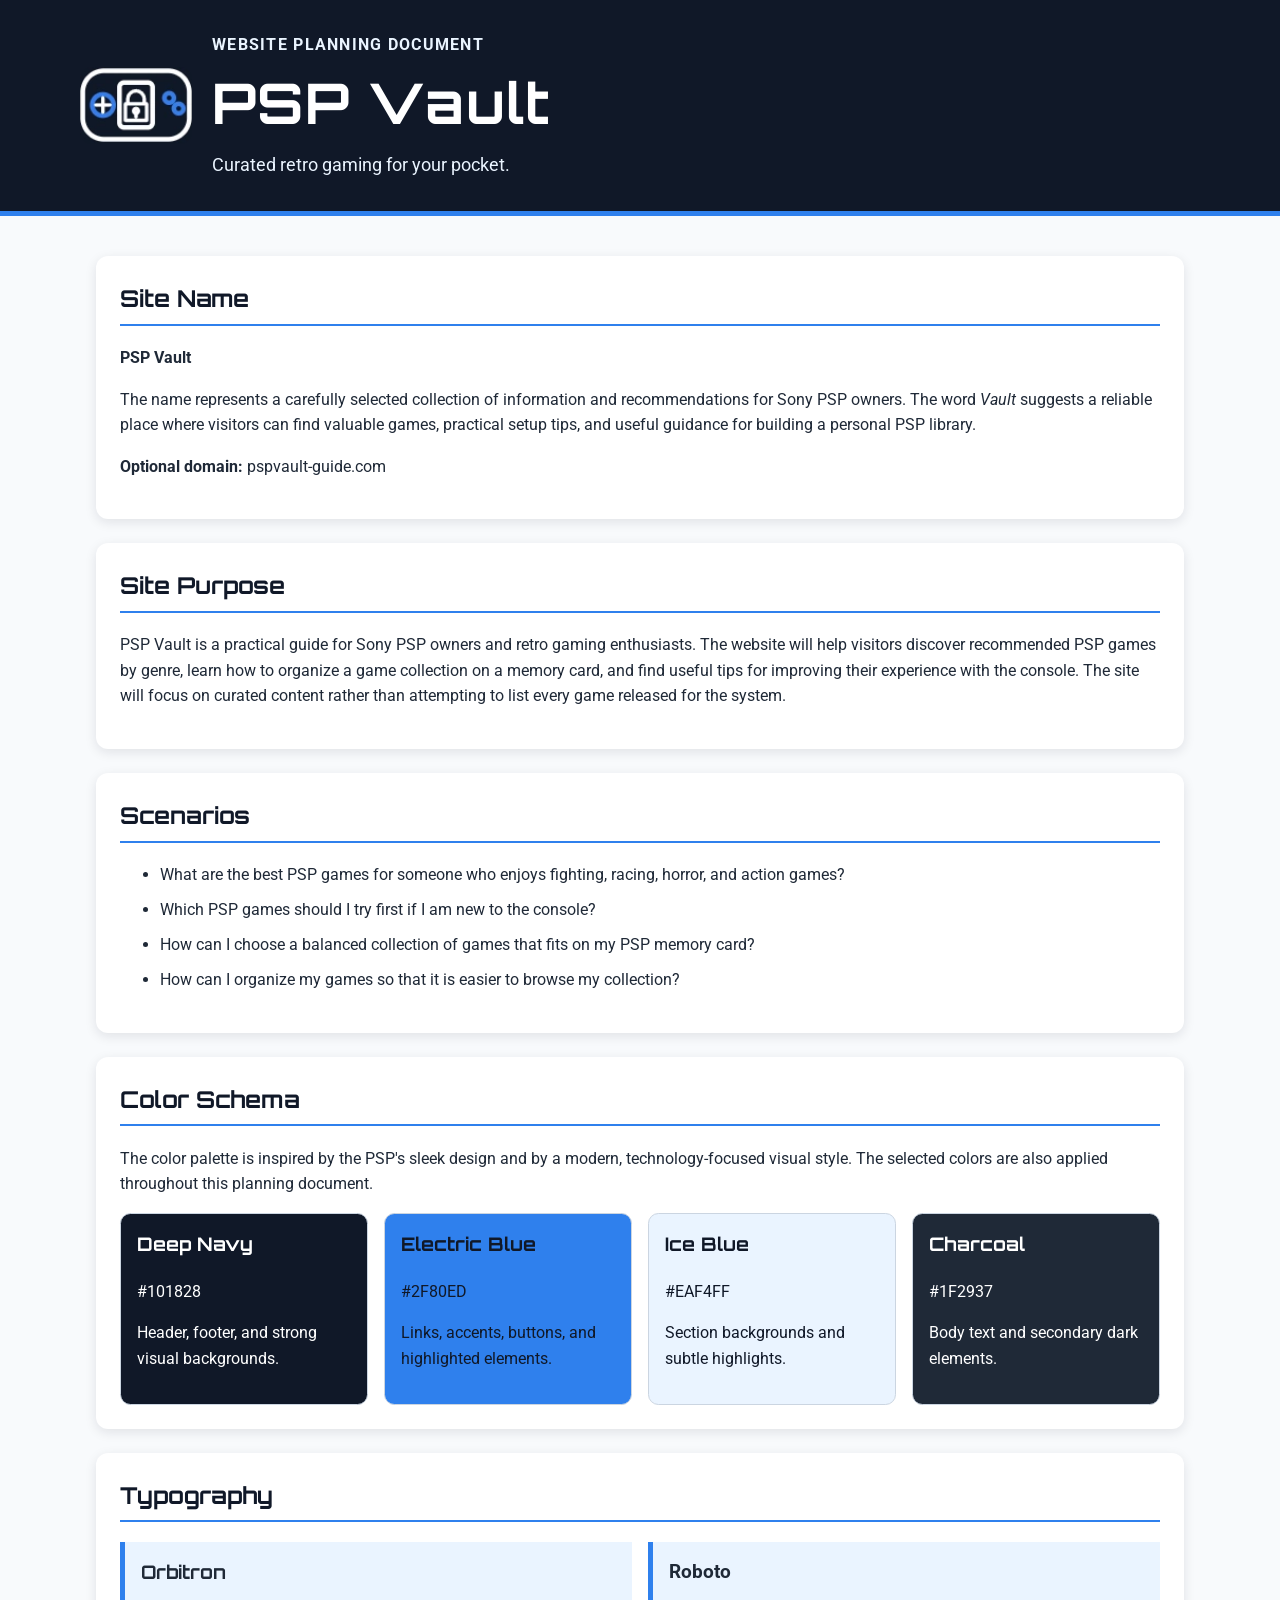
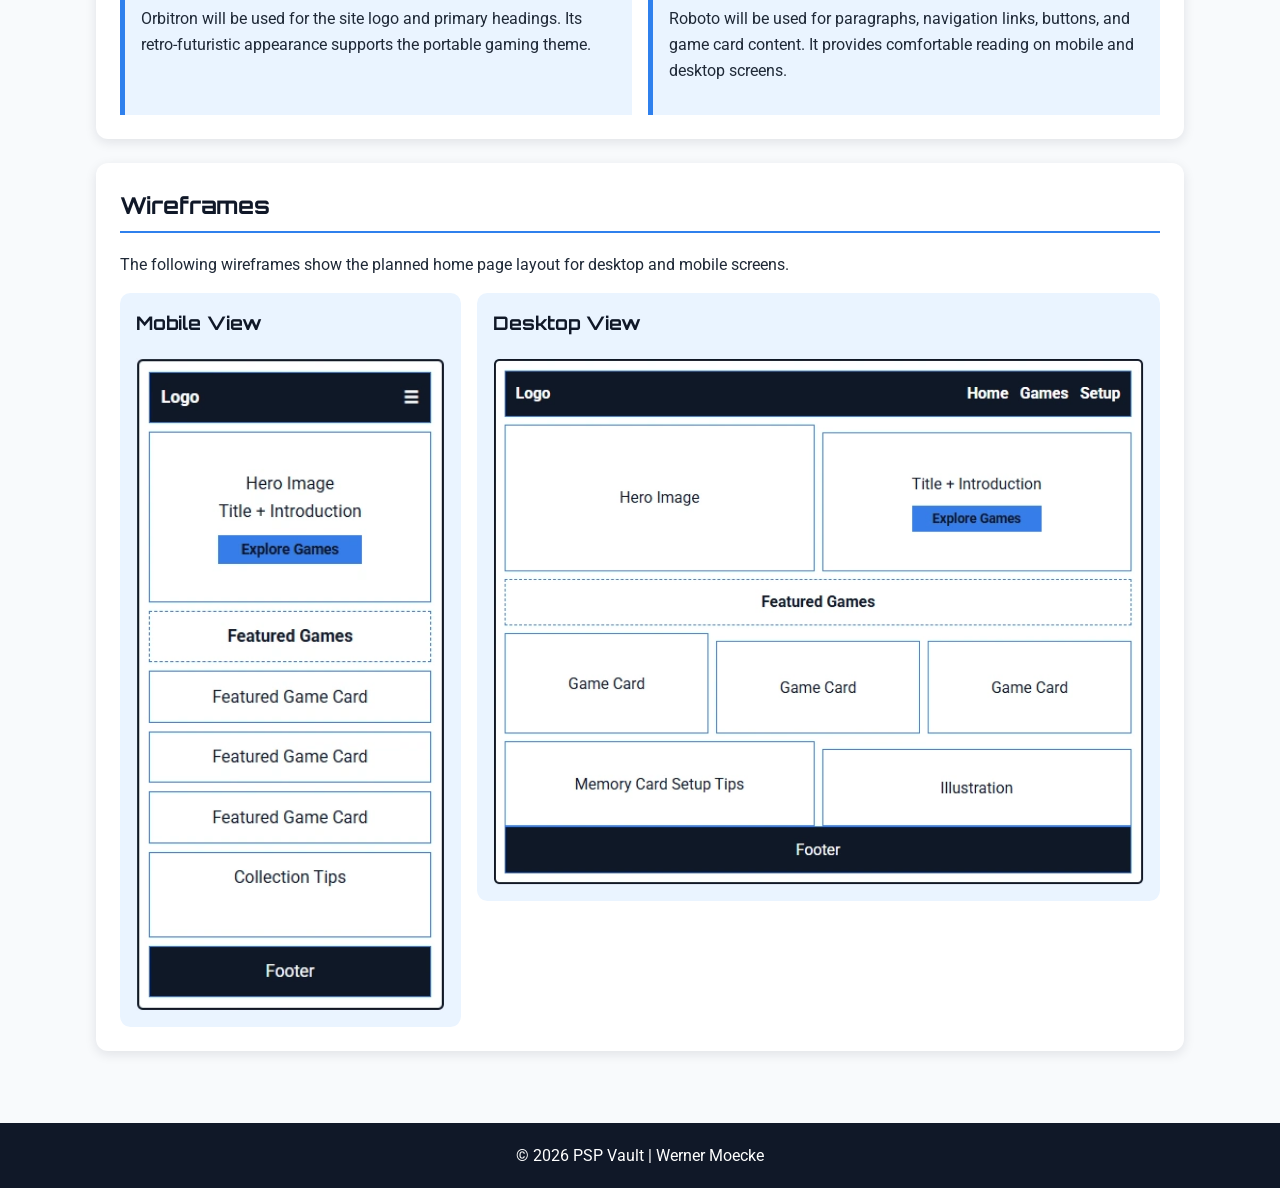
==== project/siteplan.html @ 71d8bc6c "Add PSP Vault website planning document" ====
<!DOCTYPE html>
<html lang="en">
<head>
    <meta charset="UTF-8">
    <meta name="viewport" content="width=device-width, initial-scale=1.0">
    <meta name="description" content="Website planning document for PSP Vault, a curated guide for Sony PSP owners and retro gaming enthusiasts.">
    <meta name="author" content="Werner Moecke">
    <title>PSP Vault | Website Planning Document</title>
    <link rel="preconnect" href="https://fonts.googleapis.com">
    <link rel="preconnect" href="https://fonts.gstatic.com" crossorigin>
    <link href="https://fonts.googleapis.com/css2?family=Orbitron:wght@500;700&family=Roboto:wght@400;500;700&display=swap" rel="stylesheet">
    <link rel="stylesheet" href="styles/siteplan.css">
</head>
<body>
    <header>
        <div class="brand">
            <img
                class="logo"
                src="images/logo.webp"
                alt="PSP Vault logo featuring a portable game console and a padlock"
            >
            <div>
                <p class="eyebrow">Website Planning Document</p>
                <h1>PSP Vault</h1>
                <p class="tagline">Curated retro gaming for your pocket.</p>
            </div>
        </div>
    </header>

    <main>
        <section aria-labelledby="site-name">
            <h2 id="site-name">Site Name</h2>
            <p><strong>PSP Vault</strong></p>
            <p>
                The name represents a carefully selected collection of information and recommendations
                for Sony PSP owners. The word <em>Vault</em> suggests a reliable place where visitors can
                find valuable games, practical setup tips, and useful guidance for building a personal
                PSP library.
            </p>
            <p><strong>Optional domain:</strong> pspvault-guide.com</p>
        </section>

        <section aria-labelledby="site-purpose">
            <h2 id="site-purpose">Site Purpose</h2>
            <p>
                PSP Vault is a practical guide for Sony PSP owners and retro gaming enthusiasts.
                The website will help visitors discover recommended PSP games by genre, learn how
                to organize a game collection on a memory card, and find useful tips for improving
                their experience with the console. The site will focus on curated content rather
                than attempting to list every game released for the system.
            </p>
        </section>

        <section aria-labelledby="scenarios">
            <h2 id="scenarios">Scenarios</h2>
            <ul>
                <li>What are the best PSP games for someone who enjoys fighting, racing, horror, and action games?</li>
                <li>Which PSP games should I try first if I am new to the console?</li>
                <li>How can I choose a balanced collection of games that fits on my PSP memory card?</li>
                <li>How can I organize my games so that it is easier to browse my collection?</li>
            </ul>
        </section>

        <section aria-labelledby="color-schema">
            <h2 id="color-schema">Color Schema</h2>
            <p>
                The color palette is inspired by the PSP's sleek design and by a modern,
                technology-focused visual style. The selected colors are also applied throughout
                this planning document.
            </p>
            <div class="palette">
                <article class="swatch navy">
                    <h3>Deep Navy</h3>
                    <p>#101828</p>
                    <p>Header, footer, and strong visual backgrounds.</p>
                </article>
                <article class="swatch blue">
                    <h3>Electric Blue</h3>
                    <p>#2F80ED</p>
                    <p>Links, accents, buttons, and highlighted elements.</p>
                </article>
                <article class="swatch ice">
                    <h3>Ice Blue</h3>
                    <p>#EAF4FF</p>
                    <p>Section backgrounds and subtle highlights.</p>
                </article>
                <article class="swatch charcoal">
                    <h3>Charcoal</h3>
                    <p>#1F2937</p>
                    <p>Body text and secondary dark elements.</p>
                </article>
            </div>
        </section>

        <section aria-labelledby="typography">
            <h2 id="typography">Typography</h2>
            <div class="typography-grid">
                <article>
                    <h3 class="orbitron-sample">Orbitron</h3>
                    <p>
                        Orbitron will be used for the site logo and primary headings. Its
                        retro-futuristic appearance supports the portable gaming theme.
                    </p>
                </article>
                <article>
                    <h3 class="roboto-sample">Roboto</h3>
                    <p>
                        Roboto will be used for paragraphs, navigation links, buttons, and game
                        card content. It provides comfortable reading on mobile and desktop screens.
                    </p>
                </article>
            </div>
        </section>

        <section aria-labelledby="wireframes">
            <h2 id="wireframes">Wireframes</h2>
            <p>
                The following wireframes show the planned home page layout for desktop
                and mobile screens.
            </p>

            <div class="wireframes">
                <article class="wireframe-panel">
                    <h3>Mobile View</h3>
                    <img
                        src="images/mobile-view.webp"
                        alt="Mobile wireframe for the PSP Vault home page"
                        loading="lazy"
                    >
                </article>

                <article class="wireframe-panel">
                    <h3>Desktop View</h3>
                    <img
                        src="images/desktop-view.webp"
                        alt="Desktop wireframe for the PSP Vault home page"
                        loading="lazy"
                    >
                </article>
            </div>
        </section>
    </main>

    <footer>
        <p>&copy; 2026 PSP Vault | Werner Moecke</p>
    </footer>
</body>
</html>
---- project/styles/siteplan.css ----
/* PSP Vault Website Planning Document */

:root {
    --deep-navy: #101828;
    --electric-blue: #2f80ed;
    --ice-blue: #eaf4ff;
    --charcoal: #1f2937;
    --white: #ffffff;
    --light-gray: #f8fafc;
    --border-gray: #cbd5e1;
}

* {
    box-sizing: border-box;
}

body {
    margin: 0;
    background-color: var(--light-gray);
    color: var(--charcoal);
    font-family: "Roboto", Arial, sans-serif;
    font-size: 1rem;
    line-height: 1.6;
}

header,
footer {
    background-color: var(--deep-navy);
    color: var(--white);
}

header {
    padding: 2rem 1rem;
    border-bottom: 0.35rem solid var(--electric-blue);
}

.brand {
    display: flex;
    max-width: 70rem;
    margin: 0 auto;
    align-items: center;
    gap: 1.25rem;
}

.logo {
    width: 7rem;
    height: auto;
    flex: 0 0 auto;
    border-radius: 0.75rem;
}

h1,
h2,
h3 {
    font-family: "Orbitron", Arial, sans-serif;
}

h1 {
    margin: 0;
    font-size: clamp(2rem, 6vw, 3.5rem);
    letter-spacing: 0.08rem;
}

h2 {
    margin-top: 0;
    color: var(--deep-navy);
    border-bottom: 0.18rem solid var(--electric-blue);
    padding-bottom: 0.4rem;
    font-size: 1.45rem;
}

h3 {
    margin-top: 0;
}

.eyebrow {
    margin: 0;
    color: var(--ice-blue);
    font-weight: 700;
    letter-spacing: 0.08rem;
    text-transform: uppercase;
}

.tagline {
    margin: 0.25rem 0 0;
    color: var(--ice-blue);
    font-size: 1.1rem;
}

main {
    max-width: 70rem;
    margin: 0 auto;
    padding: 1rem;
}

section {
    margin: 1.5rem 0;
    padding: 1.5rem;
    background-color: var(--white);
    border-radius: 0.75rem;
    box-shadow: 0 0.2rem 0.75rem rgb(16 24 40 / 10%);
}

li + li {
    margin-top: 0.6rem;
}

.palette,
.typography-grid,
.wireframes {
    display: grid;
    gap: 1rem;
}

.palette {
    grid-template-columns: repeat(auto-fit, minmax(13rem, 1fr));
}

.swatch {
    min-height: 12rem;
    padding: 1rem;
    border: 0.1rem solid var(--border-gray);
    border-radius: 0.65rem;
}

.swatch h3,
.swatch p {
    margin-top: 0;
}

.navy {
    background-color: var(--deep-navy);
    color: var(--white);
}

.blue {
    background-color: var(--electric-blue);
    color: var(--deep-navy);
}

.ice {
    background-color: var(--ice-blue);
    color: var(--deep-navy);
}

.charcoal {
    background-color: var(--charcoal);
    color: var(--white);
}

.typography-grid {
    grid-template-columns: repeat(auto-fit, minmax(17rem, 1fr));
}

.typography-grid article {
    padding: 1rem;
    border-left: 0.35rem solid var(--electric-blue);
    background-color: var(--ice-blue);
}

.orbitron-sample {
    font-family: "Orbitron", Arial, sans-serif;
}

.roboto-sample {
    font-family: "Roboto", Arial, sans-serif;
}

/* .wireframes {
    align-items: start;
    grid-template-columns: minmax(15rem, 20rem) minmax(20rem, 1fr);
} */

.wireframes {
    display: grid;
    grid-template-columns: 1fr;
    align-items: start;
    gap: 1rem;
}

/* .wireframe-panel {
    padding: 1rem;
    background-color: var(--ice-blue);
    border-radius: 0.65rem;
} */

.wireframe-panel {
    min-width: 0;
    padding: 1rem;
    background-color: var(--ice-blue);
    border-radius: 0.65rem;
}

.wireframe-panel h3 {
    color: var(--deep-navy);
}

.wireframe-panel img {
    display: block;
    width: 100%;
    max-width: 100%;
    height: auto;
    background-color: var(--white);
}

footer {
    margin-top: 2rem;
    padding: 1.25rem 1rem;
    text-align: center;
}

footer p {
    margin: 0;
}

@media (max-width: 47rem) {
    .brand {
        align-items: flex-start;
    }

    .logo {
        width: 5.5rem;
        height: auto;
    }

    section {
        padding: 1.1rem;
    }

    .wireframes {
        grid-template-columns: 1fr;
    }
}

@media (min-width: 48rem) {
    .wireframes {
        grid-template-columns: minmax(0, 1fr) minmax(0, 2fr);
    }
}
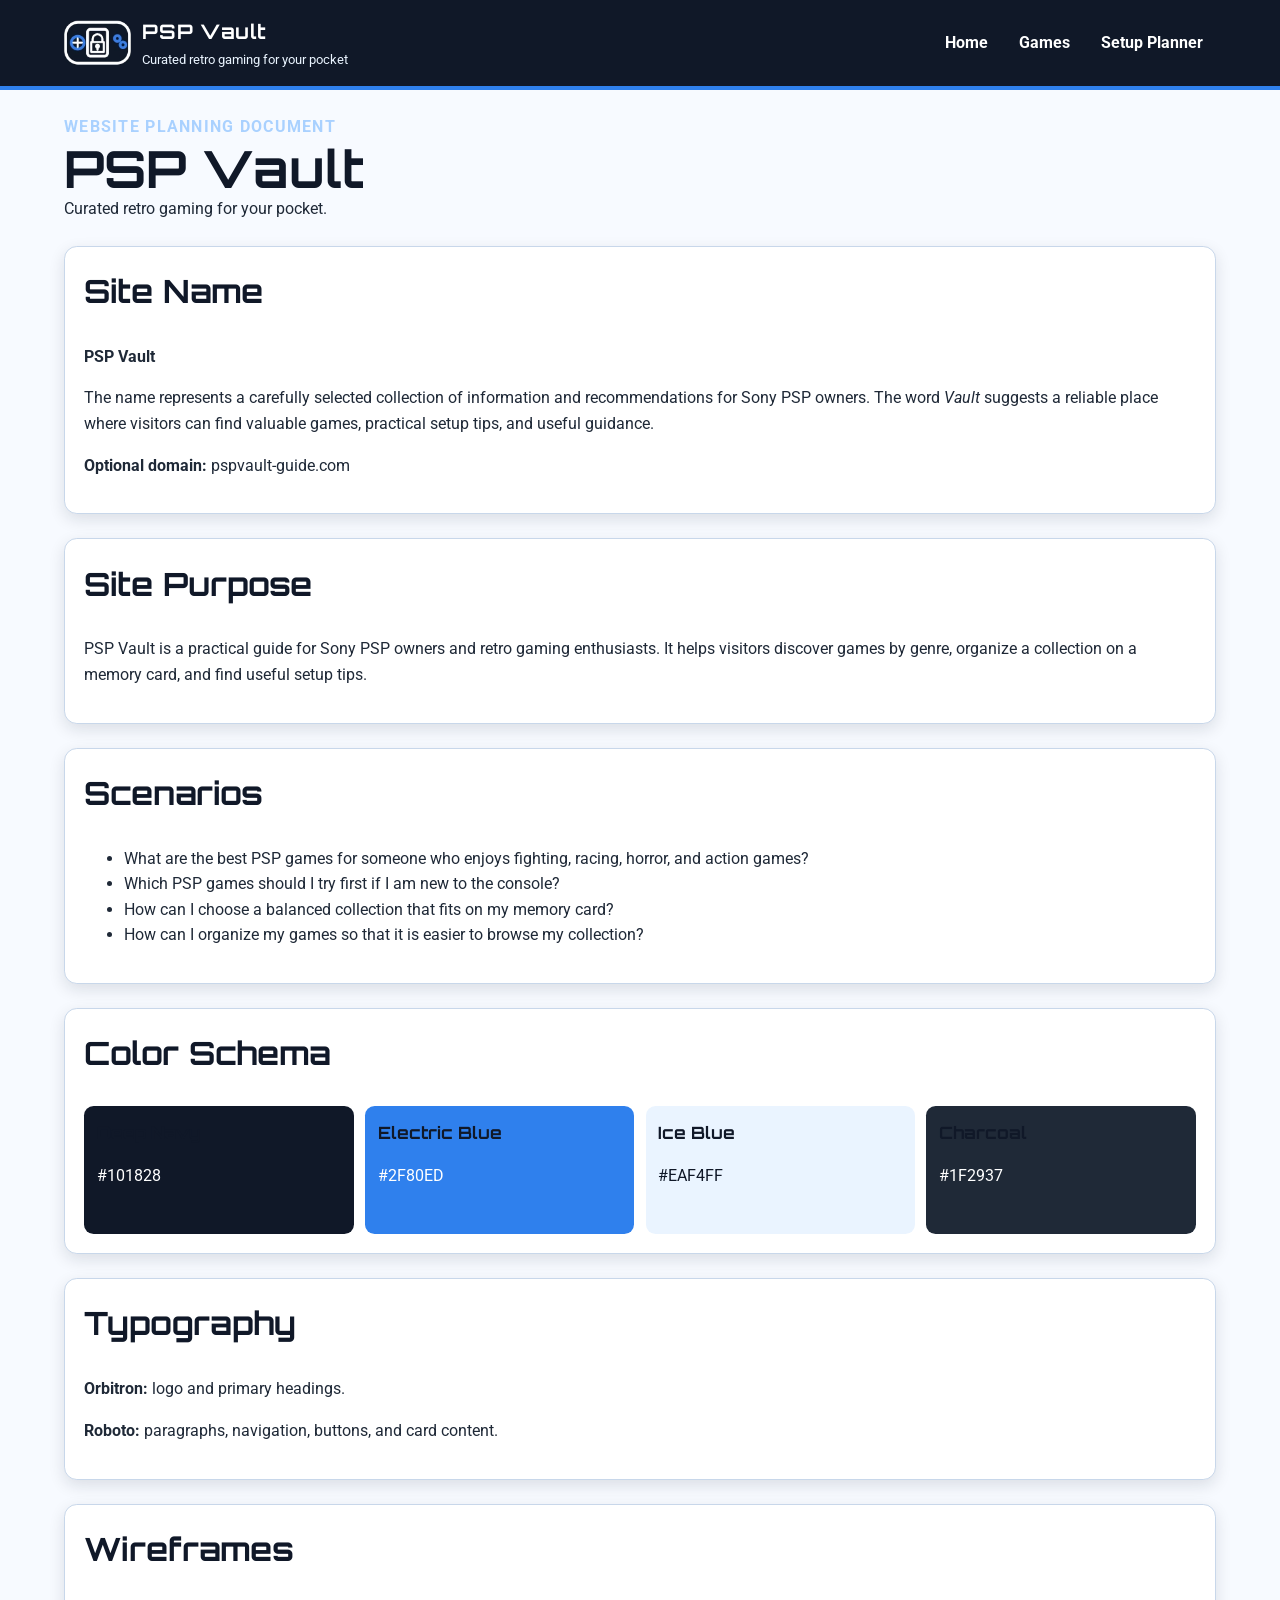
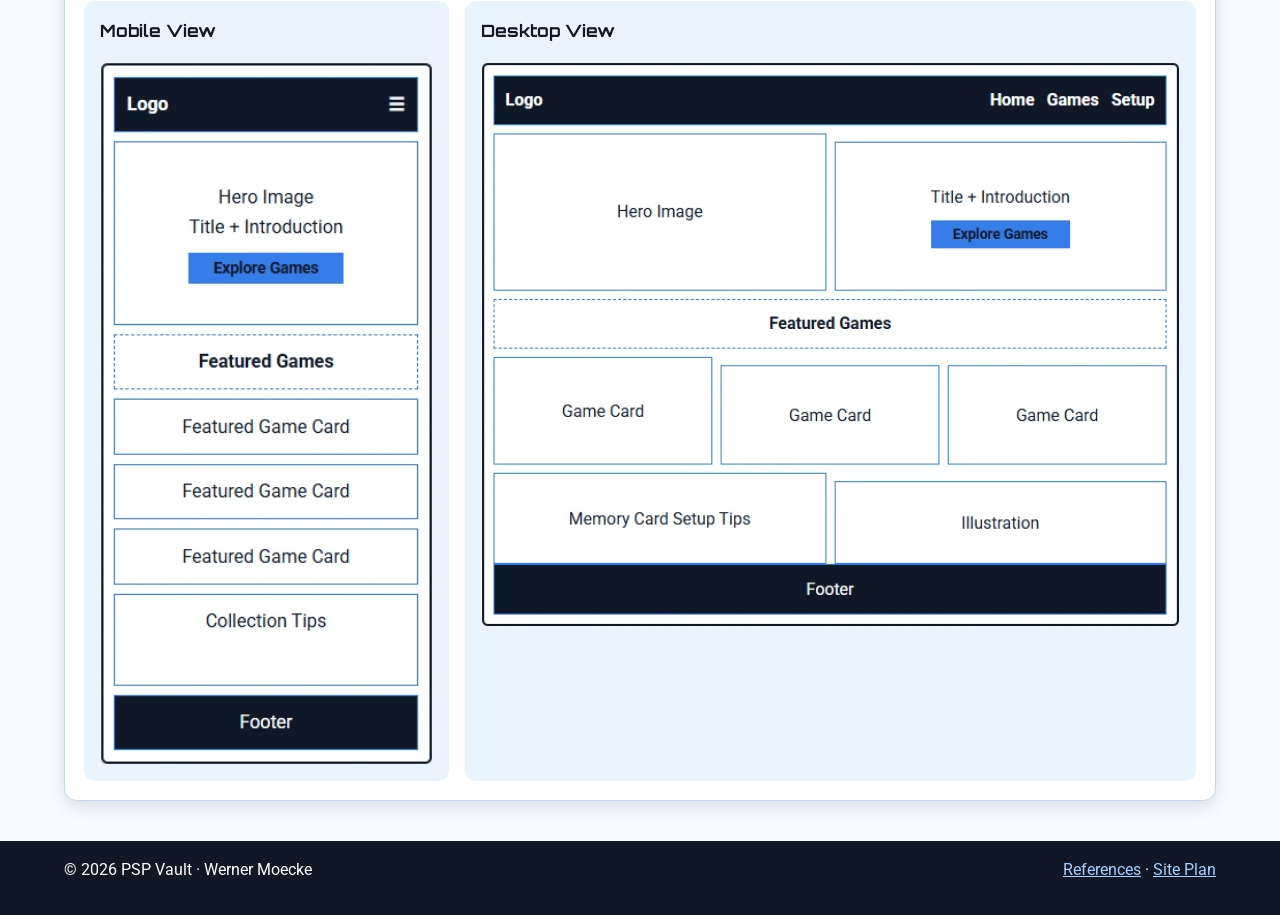
==== commit 9ec2ec2b: "Add PSP Vault final website project" ====
--- a/project/siteplan.html
+++ b/project/siteplan.html
@@ -3,146 +3,105 @@
 <head>
     <meta charset="UTF-8">
     <meta name="viewport" content="width=device-width, initial-scale=1.0">
-    <meta name="description" content="Website planning document for PSP Vault, a curated guide for Sony PSP owners and retro gaming enthusiasts.">
+    <meta name="description" content="Website planning document for PSP Vault.">
     <meta name="author" content="Werner Moecke">
-    <title>PSP Vault | Website Planning Document</title>
-    <link rel="preconnect" href="https://fonts.googleapis.com">
-    <link rel="preconnect" href="https://fonts.gstatic.com" crossorigin>
-    <link href="https://fonts.googleapis.com/css2?family=Orbitron:wght@500;700&family=Roboto:wght@400;500;700&display=swap" rel="stylesheet">
-    <link rel="stylesheet" href="styles/siteplan.css">
+    <title>Site Plan | PSP Vault</title>
+    <link rel="stylesheet" href="styles/styles.css">
+    <script src="scripts/main.js" defer></script>
+    
 </head>
 <body>
-    <header>
-        <div class="brand">
-            <img
-                class="logo"
-                src="images/logo.webp"
-                alt="PSP Vault logo featuring a portable game console and a padlock"
-            >
-            <div>
-                <p class="eyebrow">Website Planning Document</p>
-                <h1>PSP Vault</h1>
-                <p class="tagline">Curated retro gaming for your pocket.</p>
-            </div>
+    <header class="site-header">
+        <div class="header-inner">
+            <a class="brand-link" href="index.html">
+                <img src="images/logo.webp" alt="PSP Vault logo" width="112" height="74">
+                <span class="brand-text">
+                    <strong>PSP Vault</strong>
+                    <span>Curated retro gaming for your pocket</span>
+                </span>
+            </a>
+            <button id="menu-button" class="menu-button" type="button" aria-expanded="false" aria-controls="site-nav">Menu</button>
+            <nav id="site-nav" class="site-nav" aria-label="Main navigation">
+                <ul>
+                    <li><a href="index.html">Home</a></li>
+                    <li><a href="games.html">Games</a></li>
+                    <li><a href="setup.html">Setup Planner</a></li>
+                </ul>
+            </nav>
         </div>
     </header>
+    <main class="page-shell">
+        <div class="page-intro">
+            <p class="eyebrow">Website planning document</p>
+            <h1>PSP Vault</h1>
+            <p>Curated retro gaming for your pocket.</p>
+        </div>
 
-    <main>
-        <section aria-labelledby="site-name">
-            <h2 id="site-name">Site Name</h2>
+        <section class="siteplan-section">
+            <h2>Site Name</h2>
             <p><strong>PSP Vault</strong></p>
             <p>
                 The name represents a carefully selected collection of information and recommendations
                 for Sony PSP owners. The word <em>Vault</em> suggests a reliable place where visitors can
-                find valuable games, practical setup tips, and useful guidance for building a personal
-                PSP library.
+                find valuable games, practical setup tips, and useful guidance.
             </p>
             <p><strong>Optional domain:</strong> pspvault-guide.com</p>
         </section>
 
-        <section aria-labelledby="site-purpose">
-            <h2 id="site-purpose">Site Purpose</h2>
+        <section class="siteplan-section">
+            <h2>Site Purpose</h2>
             <p>
                 PSP Vault is a practical guide for Sony PSP owners and retro gaming enthusiasts.
-                The website will help visitors discover recommended PSP games by genre, learn how
-                to organize a game collection on a memory card, and find useful tips for improving
-                their experience with the console. The site will focus on curated content rather
-                than attempting to list every game released for the system.
+                It helps visitors discover games by genre, organize a collection on a memory card,
+                and find useful setup tips.
             </p>
         </section>
 
-        <section aria-labelledby="scenarios">
-            <h2 id="scenarios">Scenarios</h2>
+        <section class="siteplan-section">
+            <h2>Scenarios</h2>
             <ul>
                 <li>What are the best PSP games for someone who enjoys fighting, racing, horror, and action games?</li>
                 <li>Which PSP games should I try first if I am new to the console?</li>
-                <li>How can I choose a balanced collection of games that fits on my PSP memory card?</li>
+                <li>How can I choose a balanced collection that fits on my memory card?</li>
                 <li>How can I organize my games so that it is easier to browse my collection?</li>
             </ul>
         </section>
 
-        <section aria-labelledby="color-schema">
-            <h2 id="color-schema">Color Schema</h2>
-            <p>
-                The color palette is inspired by the PSP's sleek design and by a modern,
-                technology-focused visual style. The selected colors are also applied throughout
-                this planning document.
-            </p>
+        <section class="siteplan-section">
+            <h2>Color Schema</h2>
             <div class="palette">
-                <article class="swatch navy">
-                    <h3>Deep Navy</h3>
-                    <p>#101828</p>
-                    <p>Header, footer, and strong visual backgrounds.</p>
-                </article>
-                <article class="swatch blue">
-                    <h3>Electric Blue</h3>
-                    <p>#2F80ED</p>
-                    <p>Links, accents, buttons, and highlighted elements.</p>
-                </article>
-                <article class="swatch ice">
-                    <h3>Ice Blue</h3>
-                    <p>#EAF4FF</p>
-                    <p>Section backgrounds and subtle highlights.</p>
-                </article>
-                <article class="swatch charcoal">
-                    <h3>Charcoal</h3>
-                    <p>#1F2937</p>
-                    <p>Body text and secondary dark elements.</p>
-                </article>
+                <article class="swatch navy"><h3>Deep Navy</h3><p>#101828</p></article>
+                <article class="swatch blue"><h3>Electric Blue</h3><p>#2F80ED</p></article>
+                <article class="swatch ice"><h3>Ice Blue</h3><p>#EAF4FF</p></article>
+                <article class="swatch charcoal"><h3>Charcoal</h3><p>#1F2937</p></article>
             </div>
         </section>
 
-        <section aria-labelledby="typography">
-            <h2 id="typography">Typography</h2>
-            <div class="typography-grid">
-                <article>
-                    <h3 class="orbitron-sample">Orbitron</h3>
-                    <p>
-                        Orbitron will be used for the site logo and primary headings. Its
-                        retro-futuristic appearance supports the portable gaming theme.
-                    </p>
-                </article>
-                <article>
-                    <h3 class="roboto-sample">Roboto</h3>
-                    <p>
-                        Roboto will be used for paragraphs, navigation links, buttons, and game
-                        card content. It provides comfortable reading on mobile and desktop screens.
-                    </p>
-                </article>
-            </div>
+        <section class="siteplan-section">
+            <h2>Typography</h2>
+            <p><strong>Orbitron:</strong> logo and primary headings.</p>
+            <p><strong>Roboto:</strong> paragraphs, navigation, buttons, and card content.</p>
         </section>
 
-        <section aria-labelledby="wireframes">
-            <h2 id="wireframes">Wireframes</h2>
-            <p>
-                The following wireframes show the planned home page layout for desktop
-                and mobile screens.
-            </p>
-
+        <section class="siteplan-section">
+            <h2>Wireframes</h2>
             <div class="wireframes">
                 <article class="wireframe-panel">
                     <h3>Mobile View</h3>
-                    <img
-                        src="images/mobile-view.webp"
-                        alt="Mobile wireframe for the PSP Vault home page"
-                        loading="lazy"
-                    >
+                    <img src="images/mobile-view.webp" alt="Mobile home page wireframe" loading="lazy">
                 </article>
-
                 <article class="wireframe-panel">
                     <h3>Desktop View</h3>
-                    <img
-                        src="images/desktop-view.webp"
-                        alt="Desktop wireframe for the PSP Vault home page"
-                        loading="lazy"
-                    >
+                    <img src="images/desktop-view.webp" alt="Desktop home page wireframe" loading="lazy">
                 </article>
             </div>
         </section>
     </main>
-
-    <footer>
-        <p>&copy; 2026 PSP Vault | Werner Moecke</p>
+    <footer class="site-footer">
+        <div class="footer-inner">
+            <p>&copy; <span id="current-year"></span> PSP Vault · Werner Moecke</p>
+            <p><a href="references.html">References</a> · <a href="siteplan.html">Site Plan</a></p>
+        </div>
     </footer>
 </body>
 </html>
--- a/project/styles/styles.css
+++ b/project/styles/styles.css
@@ -0,0 +1,661 @@
+@import url("https://fonts.googleapis.com/css2?family=Orbitron:wght@500;700&family=Roboto:wght@400;500;700&display=swap");
+
+:root {
+    --deep-navy: #101828;
+    --electric-blue: #2f80ed;
+    --ice-blue: #eaf4ff;
+    --charcoal: #1f2937;
+    --muted: #5b677a;
+    --white: #ffffff;
+    --surface: #f7faff;
+    --border: #c8d7ea;
+    --success: #166534;
+    --danger: #b42318;
+    --shadow: 0 0.35rem 1rem rgb(16 24 40 / 12%);
+}
+
+* {
+    box-sizing: border-box;
+}
+
+html {
+    scroll-behavior: smooth;
+}
+
+body {
+    min-width: 18rem;
+    margin: 0;
+    background-color: var(--surface);
+    color: var(--charcoal);
+    font-family: "Roboto", Arial, sans-serif;
+    line-height: 1.6;
+}
+
+img {
+    display: block;
+    max-width: 100%;
+    height: auto;
+}
+
+a {
+    color: var(--electric-blue);
+}
+
+a:hover,
+a:focus-visible {
+    color: var(--deep-navy);
+}
+
+button,
+input,
+select {
+    font: inherit;
+}
+
+button,
+.button-link {
+    display: inline-block;
+    border: 0.12rem solid transparent;
+    border-radius: 0.45rem;
+    background-color: var(--electric-blue);
+    color: var(--white);
+    cursor: pointer;
+    font-weight: 700;
+    padding: 0.7rem 1rem;
+    text-align: center;
+    text-decoration: none;
+}
+
+button:hover,
+button:focus-visible,
+.button-link:hover,
+.button-link:focus-visible {
+    border-color: var(--electric-blue);
+    background-color: var(--white);
+    color: var(--deep-navy);
+}
+
+.secondary-button {
+    border-color: var(--electric-blue);
+    background-color: var(--white);
+    color: var(--deep-navy);
+}
+
+.site-header {
+    border-bottom: 0.3rem solid var(--electric-blue);
+    background-color: var(--deep-navy);
+    color: var(--white);
+}
+
+.header-inner,
+.footer-inner,
+.page-shell {
+    width: min(72rem, calc(100% - 2rem));
+    margin-inline: auto;
+}
+
+.header-inner {
+    display: flex;
+    min-height: 5.4rem;
+    align-items: center;
+    justify-content: space-between;
+    gap: 1rem;
+}
+
+.brand-link {
+    display: flex;
+    align-items: center;
+    gap: 0.7rem;
+    color: var(--white);
+    text-decoration: none;
+}
+
+.brand-link img {
+    width: 4.2rem;
+    border-radius: 0.7rem;
+}
+
+.brand-text {
+    display: grid;
+    gap: 0.05rem;
+}
+
+.brand-text strong,
+h1,
+h2,
+h3 {
+    font-family: "Orbitron", Arial, sans-serif;
+}
+
+.brand-text strong {
+    font-size: 1.25rem;
+    letter-spacing: 0.04rem;
+}
+
+.brand-text span {
+    color: var(--ice-blue);
+    font-size: 0.82rem;
+}
+
+.menu-button {
+    display: none;
+    padding: 0.45rem 0.7rem;
+}
+
+.site-nav ul {
+    display: flex;
+    gap: 0.35rem;
+    margin: 0;
+    padding: 0;
+    list-style: none;
+}
+
+.site-nav a {
+    display: block;
+    border-radius: 0.35rem;
+    color: var(--white);
+    font-weight: 700;
+    padding: 0.65rem 0.8rem;
+    text-decoration: none;
+}
+
+.site-nav a:hover,
+.site-nav a:focus-visible,
+.site-nav a[aria-current="page"] {
+    background-color: var(--electric-blue);
+}
+
+.page-shell {
+    padding-block: 1.5rem 2.5rem;
+}
+
+.hero {
+    display: grid;
+    overflow: hidden;
+    border-radius: 1rem;
+    background: linear-gradient(135deg, var(--deep-navy), #173d77);
+    box-shadow: var(--shadow);
+    color: var(--white);
+    grid-template-columns: minmax(0, 1fr) minmax(16rem, 0.9fr);
+}
+
+.hero-copy {
+    display: grid;
+    align-content: center;
+    gap: 0.8rem;
+    padding: clamp(1.4rem, 4vw, 3rem);
+}
+
+.eyebrow {
+    margin: 0;
+    color: #a9d1ff;
+    font-weight: 700;
+    letter-spacing: 0.08rem;
+    text-transform: uppercase;
+}
+
+h1,
+h2,
+h3,
+p {
+    margin-top: 0;
+}
+
+h1 {
+    margin-bottom: 0;
+    font-size: clamp(2rem, 7vw, 4rem);
+    line-height: 1.1;
+}
+
+h2 {
+    color: var(--deep-navy);
+    font-size: clamp(1.45rem, 4vw, 2rem);
+}
+
+h3 {
+    color: var(--deep-navy);
+    font-size: 1.06rem;
+}
+
+.hero-copy p {
+    max-width: 42rem;
+    margin-bottom: 0;
+}
+
+.hero-actions {
+    display: flex;
+    flex-wrap: wrap;
+    gap: 0.65rem;
+    margin-top: 0.4rem;
+}
+
+.hero-image {
+    display: grid;
+    min-height: 19rem;
+    place-items: center;
+    background-color: var(--white);
+    padding: 1rem;
+}
+
+.content-section {
+    margin-top: 2rem;
+}
+
+.section-heading {
+    display: flex;
+    align-items: end;
+    justify-content: space-between;
+    gap: 1rem;
+    margin-bottom: 1rem;
+}
+
+.section-heading p {
+    max-width: 42rem;
+    margin-bottom: 0;
+    color: var(--muted);
+}
+
+.card-grid,
+.info-grid,
+.game-grid {
+    display: grid;
+    gap: 1rem;
+}
+
+.card-grid {
+    grid-template-columns: repeat(3, minmax(0, 1fr));
+}
+
+.info-grid {
+    grid-template-columns: repeat(2, minmax(0, 1fr));
+}
+
+.game-grid {
+    grid-template-columns: repeat(auto-fit, minmax(15rem, 1fr));
+}
+
+.info-card,
+.game-card,
+.form-card,
+.result-card,
+.filter-panel {
+    border: 0.08rem solid var(--border);
+    border-radius: 0.8rem;
+    background-color: var(--white);
+    box-shadow: var(--shadow);
+}
+
+.info-card {
+    padding: 1.1rem;
+}
+
+.info-card p:last-child {
+    margin-bottom: 0;
+}
+
+.info-card img {
+    width: 100%;
+    max-height: 15rem;
+    border-radius: 0.55rem;
+    object-fit: contain;
+}
+
+.stat-strip {
+    display: grid;
+    margin-top: 2rem;
+    border-radius: 0.8rem;
+    background-color: var(--deep-navy);
+    color: var(--white);
+    grid-template-columns: repeat(3, 1fr);
+}
+
+.stat-strip div {
+    padding: 1.1rem;
+    text-align: center;
+}
+
+.stat-strip div + div {
+    border-left: 0.08rem solid rgb(255 255 255 / 30%);
+}
+
+.stat-strip strong {
+    display: block;
+    color: #a9d1ff;
+    font-family: "Orbitron", Arial, sans-serif;
+    font-size: 1.35rem;
+}
+
+.page-intro {
+    max-width: 48rem;
+    margin-bottom: 1.3rem;
+}
+
+.page-intro h1 {
+    color: var(--deep-navy);
+    font-size: clamp(2rem, 6vw, 3.2rem);
+}
+
+.filter-panel {
+    display: grid;
+    gap: 0.8rem;
+    margin-bottom: 1rem;
+    padding: 1rem;
+    grid-template-columns: minmax(0, 1fr) auto;
+}
+
+.filter-panel label {
+    display: grid;
+    gap: 0.3rem;
+    font-weight: 700;
+}
+
+.filter-panel select {
+    min-height: 2.7rem;
+    border: 0.08rem solid var(--border);
+    border-radius: 0.35rem;
+    padding-inline: 0.7rem;
+}
+
+.favorites-count {
+    align-self: end;
+    border-radius: 999px;
+    background-color: var(--ice-blue);
+    color: var(--deep-navy);
+    font-weight: 700;
+    padding: 0.55rem 0.8rem;
+}
+
+.game-card {
+    display: grid;
+    overflow: hidden;
+    grid-template-rows: auto 1fr auto;
+}
+
+.game-card-header {
+    display: flex;
+    align-items: center;
+    justify-content: space-between;
+    gap: 0.5rem;
+    background-color: var(--deep-navy);
+    color: var(--white);
+    padding: 0.8rem;
+}
+
+.game-card-header h3 {
+    margin-bottom: 0;
+    color: var(--white);
+    font-size: 1rem;
+}
+
+.genre-badge {
+    border-radius: 999px;
+    background-color: var(--electric-blue);
+    color: var(--white);
+    font-size: 0.72rem;
+    font-weight: 700;
+    padding: 0.15rem 0.45rem;
+}
+
+.game-card-body {
+    padding: 0.9rem;
+}
+
+.game-card-body p {
+    margin-bottom: 0.7rem;
+}
+
+.game-meta {
+    color: var(--muted);
+    font-size: 0.9rem;
+}
+
+.favorite-button {
+    margin: 0 0.9rem 0.9rem;
+}
+
+.favorite-button[aria-pressed="true"] {
+    border-color: var(--electric-blue);
+    background-color: var(--ice-blue);
+    color: var(--deep-navy);
+}
+
+.form-card,
+.result-card {
+    padding: 1.15rem;
+}
+
+.planner-layout {
+    display: grid;
+    gap: 1rem;
+    grid-template-columns: minmax(0, 0.85fr) minmax(0, 1.15fr);
+}
+
+.form-grid {
+    display: grid;
+    gap: 1rem;
+}
+
+.form-field {
+    display: grid;
+    gap: 0.3rem;
+}
+
+.form-field label,
+fieldset legend {
+    font-weight: 700;
+}
+
+.form-field select {
+    min-height: 2.7rem;
+    border: 0.08rem solid var(--border);
+    border-radius: 0.35rem;
+    background-color: var(--white);
+    padding-inline: 0.7rem;
+}
+
+fieldset {
+    border: 0.08rem solid var(--border);
+    border-radius: 0.5rem;
+}
+
+.checkbox-grid {
+    display: grid;
+    gap: 0.45rem;
+    grid-template-columns: repeat(2, minmax(0, 1fr));
+}
+
+.checkbox-grid label {
+    display: flex;
+    align-items: center;
+    gap: 0.35rem;
+}
+
+.form-message {
+    min-height: 1.6rem;
+    margin-bottom: 0;
+    font-weight: 700;
+}
+
+.form-message.error {
+    color: var(--danger);
+}
+
+.form-message.success {
+    color: var(--success);
+}
+
+.plan-summary {
+    border-left: 0.28rem solid var(--electric-blue);
+    background-color: var(--ice-blue);
+    padding: 0.8rem;
+}
+
+.plan-list {
+    display: grid;
+    gap: 0.6rem;
+    padding-left: 1.3rem;
+}
+
+.plan-list li::marker {
+    color: var(--electric-blue);
+    font-weight: 700;
+}
+
+.notice {
+    border-left: 0.28rem solid var(--electric-blue);
+    background-color: var(--ice-blue);
+    padding: 0.9rem;
+}
+
+.site-footer {
+    background-color: var(--deep-navy);
+    color: var(--white);
+}
+
+.footer-inner {
+    display: flex;
+    justify-content: space-between;
+    gap: 1rem;
+    padding-block: 1rem;
+}
+
+.site-footer a {
+    color: #a9d1ff;
+}
+
+.reference-list li + li {
+    margin-top: 0.8rem;
+}
+
+.siteplan-section {
+    margin-top: 1.5rem;
+    border: 0.08rem solid var(--border);
+    border-radius: 0.8rem;
+    background-color: var(--white);
+    box-shadow: var(--shadow);
+    padding: 1.2rem;
+}
+
+.palette {
+    display: grid;
+    gap: 0.7rem;
+    grid-template-columns: repeat(auto-fit, minmax(11rem, 1fr));
+}
+
+.swatch {
+    min-height: 8rem;
+    border-radius: 0.6rem;
+    padding: 0.8rem;
+}
+
+.navy { background-color: var(--deep-navy); color: var(--white); }
+.blue { background-color: var(--electric-blue); color: var(--white); }
+.ice { background-color: var(--ice-blue); color: var(--deep-navy); }
+.charcoal { background-color: var(--charcoal); color: var(--white); }
+
+.wireframes {
+    display: grid;
+    gap: 1rem;
+    grid-template-columns: 1fr;
+}
+
+.wireframe-panel {
+    min-width: 0;
+    border-radius: 0.65rem;
+    background-color: var(--ice-blue);
+    padding: 1rem;
+}
+
+.wireframe-panel img {
+    width: 100%;
+    border-radius: 0.35rem;
+    background-color: var(--white);
+}
+
+@media (min-width: 48rem) {
+    .wireframes {
+        grid-template-columns: minmax(0, 1fr) minmax(0, 2fr);
+    }
+}
+
+@media (max-width: 48rem) {
+    .header-inner {
+        position: relative;
+        min-height: 4.8rem;
+    }
+
+    .brand-link img {
+        width: 3.5rem;
+    }
+
+    .brand-text span {
+        display: none;
+    }
+
+    .menu-button {
+        display: block;
+    }
+
+    .site-nav {
+        position: absolute;
+        z-index: 2;
+        top: calc(100% + 0.3rem);
+        right: 0;
+        left: 0;
+        display: none;
+        border-radius: 0 0 0.6rem 0.6rem;
+        background-color: var(--deep-navy);
+        box-shadow: var(--shadow);
+    }
+
+    .site-nav.open {
+        display: block;
+    }
+
+    .site-nav ul {
+        display: grid;
+        gap: 0;
+    }
+
+    .site-nav a {
+        border-radius: 0;
+        padding: 0.8rem 1rem;
+    }
+
+    .hero {
+        grid-template-columns: 1fr;
+    }
+
+    .hero-image {
+        min-height: 12rem;
+        order: -1;
+    }
+
+    .card-grid,
+    .info-grid,
+    .planner-layout {
+        grid-template-columns: 1fr;
+    }
+
+    .stat-strip {
+        grid-template-columns: 1fr;
+    }
+
+    .stat-strip div + div {
+        border-top: 0.08rem solid rgb(255 255 255 / 30%);
+        border-left: 0;
+    }
+
+    .footer-inner,
+    .section-heading {
+        align-items: start;
+        flex-direction: column;
+    }
+}
+
+@media (max-width: 28rem) {
+    .filter-panel,
+    .checkbox-grid {
+        grid-template-columns: 1fr;
+    }
+}
